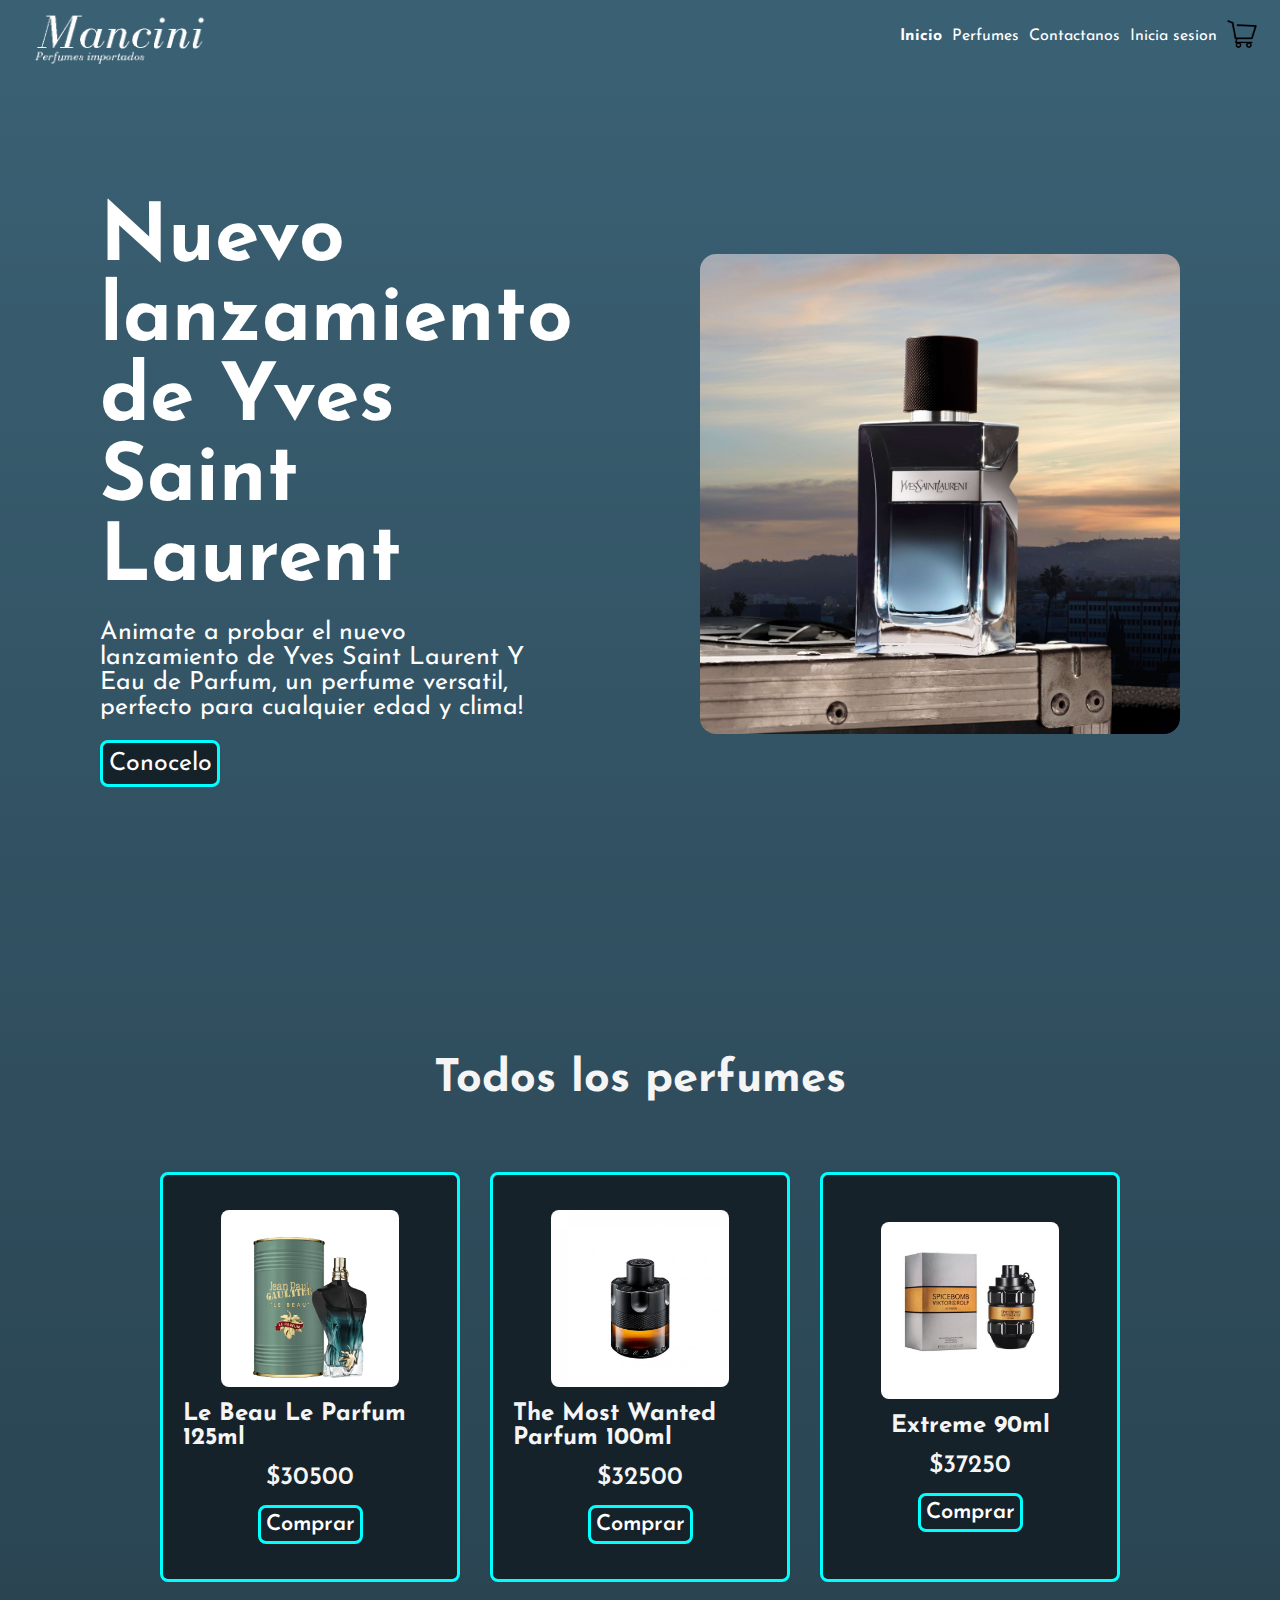
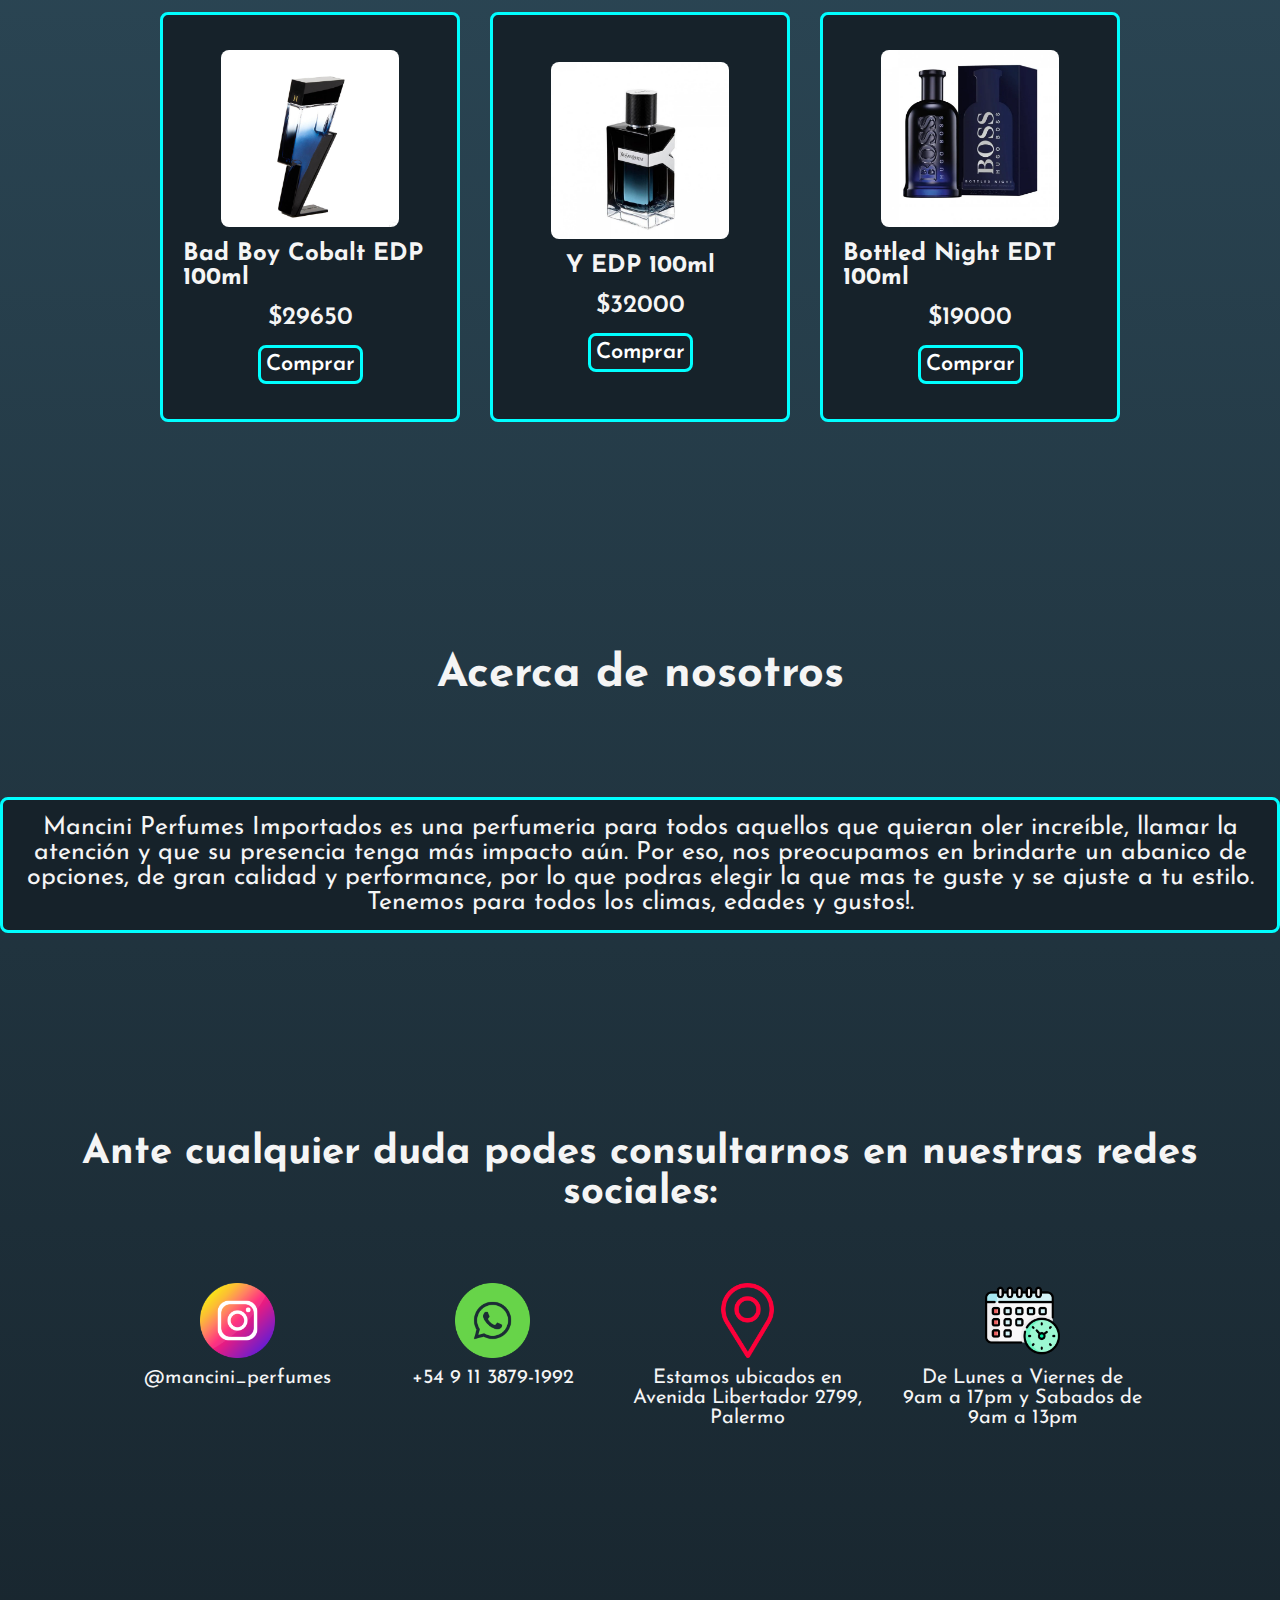
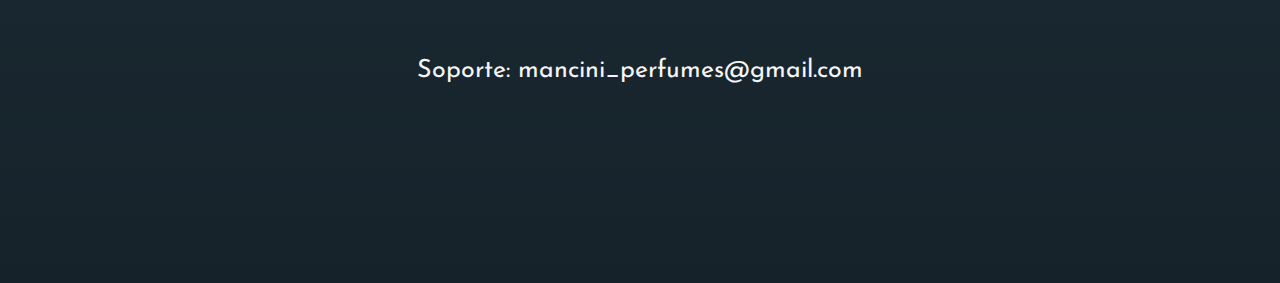
==== index.html @ fb327c09 "repoActualizado" ====
<!DOCTYPE html>
<html lang="en">
<head>
    <meta charset="UTF-8">
    <meta http-equiv="X-UA-Compatible" content="IE=edge">
    <meta name="viewport" content="width=device-width, initial-scale=1.0">
    <title>Mancini Perfumes Importados</title>
    <link rel="stylesheet" href="assets/style.css">
    <link rel="stylesheet" href="/assets/mediaquieries.css">
</head>
<body>
    <header> 
        <img src="/assets/img/logoint.png" alt="logoint" class="logo-h">

        <nav class="navbar">
            <label for="menu-toggle" class="menu-label">
                <img src="./assets/img/menuhamburguesa.png" alt="menu" class="menu-icon">
            </label>
            <input type="checkbox" id="menu-toggle">
            <ul class="navbar-list">
                <li><a href="./index.html">Inicio</a></li>
                <li><a href="#products">Perfumes</a></li>
                <li><a href="#contactanos-section">Contactanos</a></li>
                <li><a href="./inicio-de-sesion.html">Inicia sesion</a></li>
            </ul>

            <label for="cart-toggle" class="cart-label">
                <div class="cart-icon"><img src="./assets/img/carrito-removebg-preview.png" alt="carrito de compras"></div>
            </label>
            <input type="checkbox" id="cart-toggle">
            <div class="cart" id="cartBox">                
                <h2>Tus perfumes!</h2>
                <!-- productos -->
                <!-- <div class="cart-item">
                    <img src="./assets/img/perfumes/142495-b-le-beau-le-parfum-edp-125ml_1.jpg" alt="le beau">
                    <div class="item-info">
                        <h2 class="product-title">Le Beau Le Parfum</h2>
                        <h3 class="product-brand">Jean Paul Gaultier</h3>
                        <p class="price">$30.500</p>
                    </div>
                    <div class="quantity-handler">
                        <span class="quantity-minus">-</span>
                        <span class="quantity-total">1</span>
                        <span class="quantity-plus">+</span>
                    </div>
                </div>

                <div class="cart-item">
                    <img src="./assets/img/perfumes/131161-a-y-edp-100ml_1_1.jpg" alt="le beau">
                    <div class="item-info">
                        <h2 class="product-title">Y EDP</h2>
                        <h3 class="product-brand">Yves Saint Laurent</h3>
                        <p class="price">$32.000</p>
                    </div>
                    <div class="quantity-handler">
                        <span class="quantity-minus">-</span>
                        <span class="quantity-total">1</span>
                        <span class="quantity-plus">+</span>
                    </div>
                </div>

                <div class="cart-item">
                    <img src="./assets/img/perfumes/hugo-boss-boss-bottled-night-eau-de-toilette-200ml.jpg" alt="le beau">
                    <div class="item-info">
                        <h2 class="product-title">Bottled Night</h2>
                        <h3 class="product-brand">Hugo Boss</h3>
                        <p class="price">$19.000</p>
                    </div>
                    <div class="quantity-handler">
                        <span class="quantity-minus">-</span>
                        <span class="quantity-total">1</span>
                        <span class="quantity-plus">+</span>
                    </div>
                </div> -->
                <span class="end-cart-list"></span>
                <div class="total-cart">
                    <p>Total:$</p>
                    <span>0</span>
                </div>
                <button class="btn-buy">Comprar</button>
                <button class="cartDlt">Vaciar</button>
            </div>
        </nav>
    </header>
    <main>
        <section id="hero">
            <div class="hero-text">
                <h1>Nuevo lanzamiento de Yves Saint Laurent</h1>
                <p>Animate a probar el nuevo lanzamiento de Yves Saint Laurent Y Eau de Parfum, un perfume versatil, perfecto para cualquier edad y clima!</p>
                <a href="#y-edp">Conocelo</a>
            </div>
            <div class="hero-card"><img src="./assets/img/hero-y-edp.jpg" alt="Y edp hero" class="Y-hero"></div>
        </section>

        <section id="products">
            <div class="titles"><h2 class="title-product">Todos los perfumes</h2></div>
            <div class="perfumes">
                    <!-- <div class="le-beau">
                        <img src="./assets/img/perfumes/142495-b-le-beau-le-parfum-edp-125ml_1.jpg" alt="lebeau" class="le-beau-le-parfum">
                        <h2 class="lebeau-title">Jean Paul Gaultier Le Beau Le Parfum 125ml</h2>
                        <p class="lebeau-price">$30.500</p>
                        <a href="#" class="BuyBtn">Comprar</a>
                    </div>

                    <div class="azzaro">
                        <img src="./assets/img/perfumes/azzaro-the-most-wanted-parfum-50ml.jpg" alt="mw" class="azzaromw">
                        <h2 class="azzaromw-title">Azzaro The Most Wanted Parfum 100ml</h2>
                        <p class="azzaromw-price">$32.500</p>
                        <a href="#" class="BuyBtn">Comprar</a>
                    </div>

                    <div class="spicebomb">
                        <img src="./assets/img/perfumes/spicebombextreme.jpg" alt="" class="spicebombex">
                        <h2 class="spicebomb-title">Spicebomb Extreme 90ml</h2>
                        <p class="spicebomb-price">$37.250</p>
                        <a href="#" class="BuyBtn">Comprar</a>
                    </div>

                    <div class="ch">
                        <img src="./assets/img/perfumes/142868-a-bad-boy-cobalt-edp-150ml_2.jpg" alt="chbb" class="bad-boy">
                        <h2 class="bad-boy-title">CH Bad Boy Cobalt EDP 100ml</h2>
                        <p class="bad-boy-price">$29.650</p>
                        <a href="#" class="BuyBtn">Comprar</a>
                    </div>
                
                    <div id="y-edp">
                        <img src="./assets/img/perfumes/131161-a-y-edp-100ml_1_1.jpg" alt="ysledp" class="ysl-y">
                        <h2 class="ysl-y-title">Yves Saint Laurent Y EDP 100ml</h2>
                        <p class="ysl-y-price">$32.000</p>
                        <a href="#" class="BuyBtn">Comprar</a>
                    </div>

                    <div class="hugo-boss">
                        <img src="./assets/img/perfumes/hugo-boss-boss-bottled-night-eau-de-toilette-200ml.jpg" alt="" class="bottled">
                        <h2 class="bottled-title">Hugo Boss Bottled Night EDT 100ml</h2>
                        <p class="bottled-price">$19.000</p>
                        <a href="#" class="BuyBtn">Comprar</a>
                    </div> -->
            </div>
        </section>

        <section id="about-us">
            <h2 class="about-us-title">Acerca de nosotros</h2>
            <p class="about-us-text">Mancini Perfumes Importados es una perfumeria para todos aquellos que quieran oler increíble, llamar la atención y que su presencia tenga más impacto aún.
                Por eso, nos preocupamos en brindarte un abanico de opciones, de gran calidad y performance, por lo que podras elegir la que mas te guste y se ajuste a tu estilo.
                Tenemos para todos los climas, edades y gustos!.</p>
        </section>

        <section id="contactanos-section">
            <h2 class="contacto-title">Ante cualquier duda podes consultarnos en nuestras redes sociales:</h2>
            <div class="redes">    
                <div class="instagram">   
                    <img src="./assets/img/logos-redes/3955024.png" alt="logoig" class="logo-insta">
                    <p class="texto-insta">@mancini_perfumes</p>
                </div>
                <div class="whatsapp">
                    <img src="./assets/img/logos-redes/whatsapp.png" alt="logowpp" class="logo-whatsapp">
                    <p class="texto-whatsapp">+54 9 11 3879-1992</p>
                </div>
                <div class="localizacion">
                    <img src="./assets/img/logos-redes/1001022.png" alt="" class="location">
                    <p class="direccion">Estamos ubicados en Avenida Libertador 2799, Palermo</p>
                </div>
                <div class="horarios">
                    <img src="./assets/img/logos-redes/2802888.png" alt="" class="horaydia">
                    <p>De Lunes a Viernes de 9am a 17pm y Sabados de 9am a 13pm</p>
                </div>
            </div>
        </section>
        <footer><p>Soporte: mancini_perfumes@gmail.com</p></footer>
        <div class="product-confirm"></div>
    </main>
    <script src="./assets/data.js"></script>
    <script src="./index.js"></script>  
</body>
</html>
---- assets/style.css ----
@import url('https://fonts.googleapis.com/css2?family=Josefin+Sans:ital,wght@0,100;0,200;0,300;0,400;0,500;0,600;0,700;1,100;1,200;1,300;1,400;1,500;1,600;1,700&display=swap');

:root{
    --background-color-header: #3A6073;
    --background-color-main:#16222A;
}

*{
    margin: 0;
    padding: 0;
    box-sizing: border-box;
    text-decoration: none;
    list-style-type: none;
    font-family: 'Josefin Sans', sans-serif;
}

html {
    scroll-behavior: smooth;
    transition: transform 0.6s;
}

body::-webkit-scrollbar{
    display: none;
}

/* Header */

 header{
    margin-top: 0;
    width: 100%;
    display: flex;
    background:#3A6073;
    justify-content: space-between;
    align-items: center;
    max-height: 65px;
    padding: 0rem 0.5rem 0rem 1rem;
    position: sticky;
    top: 0;
    z-index: 1
}

.navbar,.navbar-list{
    display: flex;
    align-items: center;
    justify-content: center;
    flex-direction: row;
}

.navbar{
    gap: 10px;
}

.navbar-list{
    gap: 10px;
}

.navbar-list a{
    color: white;
    cursor: pointer;
}

.navbar-list li:first-child{
    font-weight: 900;
}

.logo-h{
    width: 200px;
    padding: 0.5rem;
    cursor: pointer;
}

#menu-toggle, .menu-label{
    display: none;
}

#cart-toggle{
    display: none;
}

#cart-toggle:checked + .cart{
    display: flex;
}

.cart-icon{
    width: 45px;
    padding-right:30px;
}

.cart-icon img{
    width: 30px;
    cursor: pointer;
  }

.cart{
    position: absolute;
    top: 65px;
    right: 0;
    padding: 50px 5px;
    background: -webkit-linear-gradient(to bottom, #3A6073, #16222A);
    background: linear-gradient(to bottom, #3A6073, #16222A);
    border: 3px solid aqua;
    border-top: 0px;
    border-radius: 0.5rem;
    display: flex;
    flex-direction: column;
    align-items: center;
    gap: 20px;
    z-index: 2;
    overflow-y: scroll;
    display: none;
    max-height: 500px;
    /* max-height: 700px; */
}

.cart::-webkit-scrollbar{
    display: none;
}

.cart h2{
    color: white;
    font-weight: 800;
}

.cart-item{
    color: white;
    display: flex;
    align-items: center;
    justify-content: space-between;
    gap: 10px;
    border: 3px solid aquamarine;
    border-radius: 0.5rem;
    padding: 5px;
    width: 320px;
}

.cart-item h2{
    font-size: 17px;
    font-weight: 900;
}

.cart-item h3{
    font-size: 15px;
    font-weight: 500;
}

.cart-item img{
    width: 75px;
}

.quantity-handler{
    display: flex;
    align-items: center;
    justify-content: center;
    gap: 15px;
}

.quantity-minus{
    font-size: 30px;
    border: 3px solid aquamarine;
    padding-left: 10px;
    padding-right: 10px;
    border-radius: 0.5rem;
}

.quantity-plus{
    font-size: 30px;
    border: 3px solid aquamarine;
    padding-left: 6px;
    padding-right: 6px;
    border-radius: 0.5rem;
}

.quantity-total{
    font-size: 20px;
}

.end-cart-list{
    width: 350px;
    height: 3px;
    background: aquamarine;
}

.total-cart{
    display: flex;
    align-items: left;
    color: white;
    font-size: 20px;
    font-weight: 600;
}

.btn-buy{
    background: #16222A;
    color: white;
    width: 150px;
    height: 35px;
    align-items: center;
    justify-content: center;
    font-size: 20px;
    font-weight: 700;
    border:3px solid aquamarine;
    border-radius: 0.5rem;
    cursor: pointer;
}

.cartDlt{
    background: #16222A;
    color: white;
    width: 150px;
    height: 35px;
    align-items: center;
    justify-content: center;
    font-size: 20px;
    font-weight: 700;
    border:3px solid aquamarine;
    border-radius: 0.5rem;
    cursor: pointer;
}

/* Main */

main{
    background: #16222A;
    background: -webkit-linear-gradient(to bottom, #3A6073, #16222A);
    background: linear-gradient(to bottom, #3A6073, #16222A);
    display: flex;
    flex-direction: column;
    color: whitesmoke;
    align-items: center;
    justify-content: center;
    width: 100%;
    gap: 200px;
}

/* Hero */

#hero{
    display: flex;
    margin-top: 65px;
    padding: 70px 0px;
    max-width: 1200px;
    justify-content:center;
    align-items:center;
    flex-wrap: wrap;
}

.hero-text{
    display: flex;
    flex-direction: column;
    gap: 20px;
    max-width: 50%;
}

.hero-text h1{
    font-size: 80px;
    width: 85%;
    min-width: 500px;
    font-weight: 800;
    color: white;
}

.hero-text p{
    font-size: 25px;
    width: 75%;
    color: white;

}

.hero-text a{
    color: white;
    font-size: 25px;
    background-color: #16222A;
    border: solid 3px aqua;
    width: 120px;
    padding: 8px 0px;
    border-radius: 0.5rem;
    text-align: center;
}

.hero-card{
    width: 40%;
    display: flex;
    justify-content: center;
}

.Y-hero{
    width: 100%;
    border-radius: 1rem;
}

.titles{
    display: flex;
    flex-direction: column;
    font-size: 30px;
}

#products{
    flex-direction: column;
    display: flex;
    align-items: center;
    gap: 40px;
    width: 100vw;
}

.perfumes{

    display: grid;
    justify-content: center;
    grid-template-columns: 400px 400px 400px;
    width: 80%;
    margin: 0 auto;

    padding: 30px;

    gap: 30px;
}

.le-beau{
    display: flex;
    flex-direction: column;
    align-items: center;
    justify-content: center;
    border: 3px solid aqua;
    border-radius: 0.5rem;
    width: 400px;
    height: 500px;
    padding: 20px;
    gap: 15px;
    background-color: #16222A;
    transition: transform 0.6s;
    cursor: pointer;
}

.le-beau:hover{
    transform: scale(1.1)
}

.le-beau p{
    font-size: 25px;
    font-weight: 600;
}

.le-beau a{
    border: 3px solid aqua;
    background-color: #16222A;
    color: white;
    padding: 5px;
    font-size: 22px;
    font-weight: 600;
    border-radius: 0.5rem;
}

.le-beau img{
    width: 70%;
    border-radius: 0.5rem;
}

.azzaro{
    display: flex;
    flex-direction: column;
    align-items: center;
    justify-content: center;
    border: 3px solid aqua;
    border-radius: 0.5rem;
    width: 400px;
    height: 500px;
    padding: 20px;
    gap: 15px;
    background-color: #16222A;
    transition: transform 0.6s;
    cursor: pointer;
}

.azzaro:hover{
    transform: scale(1.1)
}

.azzaro p{
    font-size: 25px;
    font-weight: 600;
}

.azzaro a{
    border: 3px solid aqua;
    background-color: #16222A;
    color: white;
    padding: 5px;
    font-size: 22px;
    font-weight: 600;
    border-radius: 0.5rem;
}

.azzaro img{
    width: 70%;
    border-radius: 0.5rem;
}

.spicebomb{
    display: flex;
    flex-direction: column;
    align-items: center;
    justify-content: center;
    border: 3px solid aqua;
    border-radius: 0.5rem;
    width: 400px;
    height: 500px;
    padding: 20px;
    gap: 15px;
    background-color: #16222A;
    transition: transform 0.6s;
    cursor: pointer;
}

.spicebomb:hover{
    transform: scale(1.1)
}

.spicebomb p{
    font-size: 25px;
    font-weight: 600;
}

.spicebomb a{
    border: 3px solid aqua;
    background-color: #16222A;
    color: white;
    padding: 5px;
    font-size: 22px;
    font-weight: 600;
    border-radius: 0.5rem;
}

.spicebomb img{
    width: 70%;
    border-radius: 0.5rem;
}

.ch{
    display: flex;
    flex-direction: column;
    align-items: center;
    justify-content: center;
    border: 3px solid aqua;
    border-radius: 0.5rem;
    width: 400px;
    height: 500px;
    padding: 20px;
    gap: 15px;
    background-color: #16222A;
    transition: transform 0.6s;
    cursor: pointer;
}

.ch:hover{
    transform: scale(1.1)
}

.ch p{
    font-size: 25px;
    font-weight: 600;
}

.ch a{
    border: 3px solid aqua;
    background-color: #16222A;
    color: white;
    padding: 5px;
    font-size: 22px;
    font-weight: 600;
    border-radius: 0.5rem;
}

.ch img{
    width: 75%;
    border-radius: 0.5rem;
}

#y-edp{
    display: flex;
    flex-direction: column;
    align-items: center;
    justify-content: center;
    border: 3px solid aqua;
    border-radius: 0.5rem;
    width: 400px;
    height: 500px;
    padding: 20px;
    gap: 15px;
    background-color: #16222A;
    transition: transform 0.6s;
    cursor: pointer;
}

#y-edp:hover{
    transform: scale(1.1)
}

#y-edp p{
    font-size: 25px;
    font-weight: 600;
}

#y-edp a{
    border: 3px solid aqua;
    background-color: #16222A;
    color: white;
    padding: 5px;
    font-size: 22px;
    font-weight: 600;
    border-radius: 0.5rem;
}

#y-edp img{
    width: 75%;
    border-radius: 0.5rem;
}

.hugo-boss{
    display: flex;
    flex-direction: column;
    align-items: center;
    justify-content: center;
    border: 3px solid aqua;
    border-radius: 0.5rem;
    width: 400px;
    height: 500px;
    padding: 20px;
    gap: 15px;
    background-color: #16222A;
    transition: transform 0.6s;
    cursor: pointer;
}

.hugo-boss:hover{
    transform: scale(1.1)
}

.hugo-boss p{
    font-size: 25px;
    font-weight: 600;
}

.hugo-boss a{
    border: 3px solid aqua;
    background-color: #16222A;
    color: white;
    padding: 5px;
    font-size: 22px;
    font-weight: 600;
    border-radius: 0.5rem;
}

.hugo-boss img{
    width: 75%;
    border-radius: 0.5rem;
}

#about-us{
    display: flex;
    flex-direction: column;
    justify-content: center;
    text-align: center;
    gap: 100px;
    max-width: 1400px;
}

#about-us h2{
    font-size: 45px;
}

.about-us-text{
    font-size: 25px;
    text-align: center;
    background-color: #16222A;
    padding: 15px;
    border: 3px solid aqua;
    border-radius: 0.5rem;
    max-width: 100%;
}

/* Inicio de parte de "inicia de sesion/registrate" */

#iniciosesion{
    display: flex;
    flex-direction: column;
    flex-wrap: wrap;
    width: 100vw;
    height: 100vh;
    background: #16222A;
    background: -webkit-linear-gradient(to bottom, #3A6073, #16222A);
    background: linear-gradient(to bottom, #3A6073, #16222A);
}

.logo-inicio-sesion{
    display: flex;
    justify-content: center;
    top: 0;
}

.formulario{
    position:absolute;
    top: 50%;
    left: 50%;
    transform: translate(-50%, -50%);
    width: 400px;
    height: 400px;
    background:#16222A;
    border: solid 3px aqua;
    border-radius: 0.5rem;
    color: white;
}

.formulario h1{
    text-align: center;
    padding: 20px 0px 20px 0px;
}

.formulario form{
    display: flex;
    flex-direction: column;
    align-items: center;
    justify-content: center;
    gap: 40px;
    font-size: 30px;
}

#email{
    justify-content: center;
    align-items: center;
    height: 25px;
    font-size: 20px;
}

#password{
    justify-content: center;
    align-items: center;
    height: 25px;
    font-size: 20px;
}

.registrarse{
    text-align: center;
}

.sign-in{
    height: 30px;
    width: 200px;
    font-size: 20px;
    font-weight: 700;
    background: #16222A;
    border: 3px solid aqua;
    border-radius: 0.5rem;
    padding: 5px 0px 25px 35px;
    color: white;
}

#registro{
    display: flex;
    flex-direction: column;
    flex-wrap: wrap;
    width: 100vw;
    height: 100vh;
    background: #16222A;
    background: -webkit-linear-gradient(to bottom, #3A6073, #16222A);
    background: linear-gradient(to bottom, #3A6073, #16222A);
}

.sign-up{
    height: 30px;
    width: 200px;
    font-size: 20px;
    font-weight: 700;
    background: #16222A;
    border: 3px solid aqua;
    border-radius: 0.5rem;
    padding: 5px 0px 25px 35px;
    color: white;
}

/* Inicio de codigo de parte "contactanos" */

#contactanos-section{
    flex-direction: column;
    display: flex;
    align-items: center;
    gap: 40px;
    width: 100vw;
}

.contacto-title{
    display: flex;
    text-align: center;
    font-size: 40px;
}


.redes{
    display: grid;
    justify-content: center;
    grid-template-columns: 240px 240px 300px 300px;
    width: 80%;
    margin: 0 auto;
    padding: 30px;
    gap: 15px;
}

.instagram{
    display: flex;
    flex-direction: column;
    align-items: center;
    width: 240px;
    gap: 10px;
}

.instagram img{
    width: 75px;
}

.instagram p{
    font-size: 20px;
}

.whatsapp{
    display: flex;
    flex-direction: column;
    align-items: center;
    width: 240px;
    gap: 10px;
}

.whatsapp img{
    width: 75px;
}

.whatsapp p{
    font-size: 20px;
}


.localizacion{
    display: flex;
    flex-direction: column;
    align-items: center;
    width: 300px;
    gap: 10px;
}

.localizacion img{
    width: 75px;
}

.localizacion p{
    text-align: center;
    font-size: 20px;
}

.horarios{
    display: flex;
    flex-direction: column;
    align-items: center;
    width: 300px;
    gap: 10px;
}

.horarios img{
    width: 75px;
}

.horarios p{
    text-align: center;
    font-size: 20px;
}

footer{
    display: flex;
    text-align: center;
}

footer p{
    font-size: 25px;
}
---- assets/mediaquieries.css ----
@media (max-width:1440px){
    *{
        margin: 0;
        padding: 0;
        box-sizing: border-box;
        text-decoration: none;
        list-style-type: none;
        font-family: 'Josefin Sans', sans-serif;
        flex-wrap: wrap;
    }

    .navbar,.navbar-list{
        display: flex;
        align-items: center;
        justify-content: space-between;
        flex-wrap: nowrap;
        gap: 10px;
    }


}

@media (max-width:1299px){
    *{
        margin: 0;
        padding: 0;
        box-sizing: border-box;
        text-decoration: none;
        list-style-type: none;
        font-family: 'Josefin Sans', sans-serif;
        flex-wrap: wrap;
    }

    .navbar,.navbar-list{
        display: flex;
        align-items: center;
        justify-content: space-between;
        flex-wrap: nowrap;
        gap: 10px;
    }

    .perfumes{
        display: grid;
        grid-template-columns: 300px 300px 300px;
    }

    .le-beau{
        display: flex;
        flex-direction: column;
        align-items: center;
        justify-content: center;
        border: 3px solid aqua;
        border-radius: 0.5rem;
        width: 300px;
        height: 410px;
        padding: 20px;
        gap: 15px;
        background-color: #16222A;
        transition: transform 0.6s;
        cursor: pointer;
    }

    .azzaro{
        display: flex;
        flex-direction: column;
        align-items: center;
        justify-content: center;
        border: 3px solid aqua;
        border-radius: 0.5rem;
        width: 300px;
        height: 410px;
        padding: 20px;
        gap: 15px;
        background-color: #16222A;
        transition: transform 0.6s;
        cursor: pointer;
    }

    .spicebomb{
        display: flex;
        flex-direction: column;
        align-items: center;
        justify-content: center;
        border: 3px solid aqua;
        border-radius: 0.5rem;
        width: 300px;
        height: 410px;
        padding: 20px;
        gap: 15px;
        background-color: #16222A;
        transition: transform 0.6s;
        cursor: pointer;
    }

    .ch{
        display: flex;
        flex-direction: column;
        align-items: center;
        justify-content: center;
        border: 3px solid aqua;
        border-radius: 0.5rem;
        width: 300px;
        height: 410px;
        padding: 20px;
        gap: 15px;
        background-color: #16222A;
        transition: transform 0.6s;
        cursor: pointer;
    }

    #y-edp{
        display: flex;
        flex-direction: column;
        align-items: center;
        justify-content: center;
        border: 3px solid aqua;
        border-radius: 0.5rem;
        width: 300px;
        height: 410px;
        padding: 20px;
        gap: 15px;
        background-color: #16222A;
        transition: transform 0.6s;
        cursor: pointer;
    }

    .hugo-boss{
        display: flex;
        flex-direction: column;
        align-items: center;
        justify-content: center;
        border: 3px solid aqua;
        border-radius: 0.5rem;
        width: 300px;
        height: 410px;
        padding: 20px;
        gap: 15px;
        background-color: #16222A;
        transition: transform 0.6s;
        cursor: pointer;
    }

    .redes{
        display: grid;
        grid-template-columns: 240px 240px 260px 260px;
    }

    .instagram{
        width: 240px;
    }

    .whatsapp{
        width: 240px;
    }

    .localizacion{
        width: 240px;
    }

    .horarios{
        width:240px;
    }
}

@media (max-width:1024px){
    *{
        margin: 0;
        padding: 0;
        box-sizing: border-box;
        text-decoration: none;
        list-style-type: none;
        font-family: 'Josefin Sans', sans-serif;
        flex-wrap: wrap;
    }

    .navbar,.navbar-list{
        display: flex;
        align-items: center;
        justify-content: space-between;
        flex-wrap: nowrap;
        gap: 10px;
    }

    .redes{
        display: grid;
        grid-template-columns: 220px 220px 240px 240px;
    }

    .instagram{
        width: 220px;
    }

    .whatsapp{
        width: 220px;
    }

    .localizacion{
        width: 220px;
    }

    .horarios{
        width:220px;
    }
}

@media (max-width:999px){
    *{
        margin: 0;
        padding: 0;
        box-sizing: border-box;
        text-decoration: none;
        list-style-type: none;
        font-family: 'Josefin Sans', sans-serif;
        flex-wrap: wrap;
    }

    .navbar,.navbar-list{
        display: flex;
        align-items: center;
        justify-content: space-between;
        flex-wrap: nowrap;
        gap: 10px;
    }

    .perfumes{
        display: grid;
        grid-template-columns: 250px 250px 250px;
    }

    .le-beau{
        display: flex;
        flex-direction: column;
        align-items: center;
        justify-content: center;
        border: 3px solid aqua;
        border-radius: 0.5rem;
        width: 250px;
        height: 380px;
        padding: 20px;
        gap: 15px;
        background-color: #16222A;
        transition: transform 0.6s;
        cursor: pointer;
    }

    .azzaro{
        display: flex;
        flex-direction: column;
        align-items: center;
        justify-content: center;
        border: 3px solid aqua;
        border-radius: 0.5rem;
        width: 250px;
        height: 380px;
        padding: 20px;
        gap: 15px;
        background-color: #16222A;
        transition: transform 0.6s;
        cursor: pointer;
    }

    .spicebomb{
        display: flex;
        flex-direction: column;
        align-items: center;
        justify-content: center;
        border: 3px solid aqua;
        border-radius: 0.5rem;
        width: 250px;
        height: 380px;
        padding: 20px;
        gap: 15px;
        background-color: #16222A;
        transition: transform 0.6s;
        cursor: pointer;
    }

    .ch{
        display: flex;
        flex-direction: column;
        align-items: center;
        justify-content: center;
        border: 3px solid aqua;
        border-radius: 0.5rem;
        width: 250px;
        height: 380px;
        padding: 20px;
        gap: 15px;
        background-color: #16222A;
        transition: transform 0.6s;
        cursor: pointer;
    }

    #y-edp{
        display: flex;
        flex-direction: column;
        align-items: center;
        justify-content: center;
        border: 3px solid aqua;
        border-radius: 0.5rem;
        width: 250px;
        height: 380px;
        padding: 20px;
        gap: 15px;
        background-color: #16222A;
        transition: transform 0.6s;
        cursor: pointer;
    }

    .hugo-boss{
        display: flex;
        flex-direction: column;
        align-items: center;
        justify-content: center;
        border: 3px solid aqua;
        border-radius: 0.5rem;
        width: 250px;
        height: 380px;
        padding: 20px;
        gap: 15px;
        background-color: #16222A;
        transition: transform 0.6s;
        cursor: pointer;
    }

    .redes{
        display: grid;
        grid-template-columns: 180px 180px 200px 200px;
    }

    .instagram{
        width: 180px;
    }

    .whatsapp{
        width: 180px;
    }

    .localizacion{
        width: 200px;
    }

    .horarios{
        width:200px;
    }
}

@media (max-width:860px){
    *{
        margin: 0;
        padding: 0;
        box-sizing: border-box;
        text-decoration: none;
        list-style-type: none;
        font-family: 'Josefin Sans', sans-serif;
        flex-wrap: wrap;
    }

    .navbar,.navbar-list{
        display: flex;
        align-items: center;
        justify-content: space-between;
        flex-wrap: nowrap;
        gap: 10px;
    }

    .perfumes{
        display: flex;
    }

    .le-beau{
        display: flex;
        flex-direction: column;
        align-items: center;
        justify-content: center;
        border: 3px solid aqua;
        border-radius: 0.5rem;
        width: 250px;
        height: 400px;
        padding: 20px;
        gap: 15px;
        background-color: #16222A;
        transition: transform 0.6s;
        cursor: pointer;
    }

    .azzaro{
        display: flex;
        flex-direction: column;
        align-items: center;
        justify-content: center;
        border: 3px solid aqua;
        border-radius: 0.5rem;
        width: 250px;
        height: 400px;
        padding: 20px;
        gap: 15px;
        background-color: #16222A;
        transition: transform 0.6s;
        cursor: pointer;
    }

    .spicebomb{
        display: flex;
        flex-direction: column;
        align-items: center;
        justify-content: center;
        border: 3px solid aqua;
        border-radius: 0.5rem;
        width: 250px;
        height: 400px;
        padding: 20px;
        gap: 15px;
        background-color: #16222A;
        transition: transform 0.6s;
        cursor: pointer;
    }

    .ch{
        display: flex;
        flex-direction: column;
        align-items: center;
        justify-content: center;
        border: 3px solid aqua;
        border-radius: 0.5rem;
        width: 250px;
        height: 400px;
        padding: 20px;
        gap: 15px;
        background-color: #16222A;
        transition: transform 0.6s;
        cursor: pointer;
    }

    #y-edp{
        display: flex;
        flex-direction: column;
        align-items: center;
        justify-content: center;
        border: 3px solid aqua;
        border-radius: 0.5rem;
        width: 250px;
        height: 400px;
        padding: 20px;
        gap: 15px;
        background-color: #16222A;
        transition: transform 0.6s;
        cursor: pointer;
    }

    .hugo-boss{
        display: flex;
        flex-direction: column;
        align-items: center;
        justify-content: center;
        border: 3px solid aqua;
        border-radius: 0.5rem;
       width: 250px;
        height: 400px;
        padding: 20px;
        gap: 15px;
        background-color: #16222A;
        transition: transform 0.6s;
        cursor: pointer;
    }

    .redes{
        display: grid;
        gap: 15px;
        grid-template-columns: 170px 160px 160px 160px;
    }

    .instagram{
        width: 160px;
    }

    .instagram p{
        font-size: large;
    }

    .whatsapp{
        width: 160px;
    }

    .whatsapp p{
        font-size: large;
    }

    .localizacion{
        width: 160px;
    }

    .localizacion p{
        font-size: large;
    }

    .horarios{
        width: 160px;
    }

    .horarios p{
        font-size: large;
    }
}

@media (max-width:737px){
    *{
        margin: 0;
        padding: 0;
        box-sizing: border-box;
        text-decoration: none;
        list-style-type: none;
        font-family: 'Josefin Sans', sans-serif;
        flex-wrap: wrap;
    }

    .navbar,.navbar-list{
        display: flex;
        align-items: center;
        justify-content: space-between;
        flex-wrap: nowrap;
        gap: 10px;
    }

    .hero-text h1{
        font-size: 40px;
        width: 35%;
        min-width: 400px;
        font-weight: 800;
        color: white;
    }

    .perfumes{
        display: grid;
        grid-template-columns: 250px 250px;
    }

    .le-beau{
        display: flex;
        flex-direction: column;
        align-items: center;
        justify-content: center;
        border: 3px solid aqua;
        border-radius: 0.5rem;
        width: 250px;
        height: 400px;
        padding: 20px;
        gap: 15px;
        background-color: #16222A;
        transition: transform 0.6s;
        cursor: pointer;
    }

    .azzaro{
        display: flex;
        flex-direction: column;
        align-items: center;
        justify-content: center;
        border: 3px solid aqua;
        border-radius: 0.5rem;
        width: 250px;
        height: 400px;
        padding: 20px;
        gap: 15px;
        background-color: #16222A;
        transition: transform 0.6s;
        cursor: pointer;
    }

    .spicebomb{
        display: flex;
        flex-direction: column;
        align-items: center;
        justify-content: center;
        border: 3px solid aqua;
        border-radius: 0.5rem;
        width: 250px;
        height: 400px;
        padding: 20px;
        gap: 15px;
        background-color: #16222A;
        transition: transform 0.6s;
        cursor: pointer;
    }

    .ch{
        display: flex;
        flex-direction: column;
        align-items: center;
        justify-content: center;
        border: 3px solid aqua;
        border-radius: 0.5rem;
        width: 250px;
        height: 400px;
        padding: 20px;
        gap: 15px;
        background-color: #16222A;
        transition: transform 0.6s;
        cursor: pointer;
    }

    #y-edp{
        display: flex;
        flex-direction: column;
        align-items: center;
        justify-content: center;
        border: 3px solid aqua;
        border-radius: 0.5rem;
        width: 250px;
        height: 400px;
        padding: 20px;
        gap: 15px;
        background-color: #16222A;
        transition: transform 0.6s;
        cursor: pointer;
    }

    .hugo-boss{
        display: flex;
        flex-direction: column;
        align-items: center;
        justify-content: center;
        border: 3px solid aqua;
        border-radius: 0.5rem;
       width: 250px;
        height: 400px;
        padding: 20px;
        gap: 15px;
        background-color: #16222A;
        transition: transform 0.6s;
        cursor: pointer;
    }

    .redes{
        display: grid;
        gap: 25px;
        grid-template-columns: 140px 140px;
    }

    .instagram{
        width: 140px;
    }

    .instagram p{
        font-size: medium;
    }

    .whatsapp{
        width: 140px;
    }

    .whatsapp p{
        font-size: medium;
    }

    .localizacion{
        width: 140px;
    }

    .localizacion p{
        font-size: medium;
    }

    .horarios{
        width: 140px;
    }

    .horarios p{
        font-size: medium;
    }
}

@media (max-width:581px){
    *{
        margin: 0;
        padding: 0;
        box-sizing: border-box;
        text-decoration: none;
        list-style-type: none;
        font-family: 'Josefin Sans', sans-serif;
        flex-wrap: wrap;
    }

    .navbar{
        flex-wrap: wrap;

    }

    .navbar-list{
        position: absolute;
        top: 65px;
        left: 5%;
        right: 5%;
        width: 90%;
        flex-direction: column;
        background: #16222A;
        background: -webkit-linear-gradient(to bottom, #3A6073, #16222A);
        background: linear-gradient(to bottom, #3A6073, #16222A);
        border: 3px solid aqua;
        border-bottom-left-radius: 0.5rem;
        border-bottom-right-radius: 0.5rem;
        text-align: center;
        border-top: 0px;
        gap: 15px;
        z-index: 2;
        padding: 45px 30px ;
        display: none;
    }

    .menu-label{
        display: flex;
        cursor: pointer;
        align-items: center;
        justify-content: flex-end;
        top: 0;
    }

    .menu-icon{
        margin: 0;
        width: 40px;
    }

    #menu-toggle:checked + .navbar-list{
        display: flex;
    }

    /* .open-menu{
        display: flex;
    } */
}

    @media (max-width:545px){
        *{
            margin: 0;
            padding: 0;
            box-sizing: border-box;
            text-decoration: none;
            list-style-type: none;
            font-family: 'Josefin Sans', sans-serif;
            flex-wrap: wrap;
        }

        .navbar{
            flex-wrap: wrap;

        }

        .navbar-list{
            position: absolute;
            top: 65px;
            left: 5%;
            right: 5%;
            width: 90%;
            flex-direction: column;
            background: #16222A;
            background: -webkit-linear-gradient(to bottom, #3A6073, #16222A);
            background: linear-gradient(to bottom, #3A6073, #16222A);
            border: 3px solid aqua;
            border-bottom-left-radius: 0.5rem;
            border-bottom-right-radius: 0.5rem;
            text-align: center;
            border-top: 0px;
            gap: 15px;
            z-index: 2;
            padding: 45px 30px ;
            display: none;
        }

        .menu-label{
            display: flex;
            cursor: pointer;
            align-items: center;
            justify-content: flex-end;
            top: 0;
        }

        .menu-icon{
            margin: 0;
            width: 40px;
        }

        #menu-toggle:checked + .navbar-list{
            display: flex;
        }

        .perfumes{
            display: grid;
            grid-template-columns: 220px 228px;
        }

        .le-beau{
            display: flex;
            flex-direction: column;
            align-items: center;
            justify-content: center;
            border: 3px solid aqua;
            border-radius: 0.5rem;
            width: 230px;
            height: 380px;
            padding: 20px;
            gap: 15px;
            background-color: #16222A;
            transition: transform 0.6s;
            cursor: pointer;
        }

        .azzaro{
            display: flex;
            flex-direction: column;
            align-items: center;
            justify-content: center;
            border: 3px solid aqua;
            border-radius: 0.5rem;
            width: 230px;
            height: 380px;
            padding: 20px;
            gap: 15px;
            background-color: #16222A;
            transition: transform 0.6s;
            cursor: pointer;
        }

        .spicebomb{
            display: flex;
            flex-direction: column;
            align-items: center;
            justify-content: center;
            border: 3px solid aqua;
            border-radius: 0.5rem;
            width: 230px;
            height: 380px;
            padding: 20px;
            gap: 15px;
            background-color: #16222A;
            transition: transform 0.6s;
            cursor: pointer;
        }

        .ch{
            display: flex;
            flex-direction: column;
            align-items: center;
            justify-content: center;
            border: 3px solid aqua;
            border-radius: 0.5rem;
            width: 230px;
            height: 380px;
            padding: 20px;
            gap: 15px;
            background-color: #16222A;
            transition: transform 0.6s;
            cursor: pointer;
        }

        #y-edp{
            display: flex;
            flex-direction: column;
            align-items: center;
            justify-content: center;
            border: 3px solid aqua;
            border-radius: 0.5rem;
            width: 230px;
            height: 380px;
            padding: 20px;
            gap: 15px;
            background-color: #16222A;
            transition: transform 0.6s;
            cursor: pointer;
        }

        .hugo-boss{
            display: flex;
            flex-direction: column;
            align-items: center;
            justify-content: center;
            border: 3px solid aqua;
            border-radius: 0.5rem;
           width: 250px;
            width: 230px;
            height: 380px;
            gap: 15px;
            background-color: #16222A;
            transition: transform 0.6s;
            cursor: pointer;
        }

    }

    @media (max-width:499px){
        *{
            margin: 0;
            padding: 0;
            box-sizing: border-box;
            text-decoration: none;
            list-style-type: none;
            font-family: 'Josefin Sans', sans-serif;
            flex-wrap: wrap;
        }

        .navbar{
            flex-wrap: wrap;

        }

        .navbar-list{
            position: absolute;
            top: 65px;
            left: 5%;
            right: 5%;
            width: 90%;
            flex-direction: column;
            background: #16222A;
            background: -webkit-linear-gradient(to bottom, #3A6073, #16222A);
            background: linear-gradient(to bottom, #3A6073, #16222A);
            border: 3px solid aqua;
            border-bottom-left-radius: 0.5rem;
            border-bottom-right-radius: 0.5rem;
            text-align: center;
            border-top: 0px;
            gap: 15px;
            z-index: 2;
            padding: 45px 30px ;
            display: none;
        }

        .menu-label{
            display: flex;
            cursor: pointer;
            align-items: center;
            justify-content: flex-end;
            top: 0px;
        }

        .menu-icon{
            margin: 0;
            width: 40px;
        }

        #menu-toggle:checked + .navbar-list{
            display: flex;
        }

        .perfumes{
            display: grid;
            grid-template-columns: 200px 200px;
        }

        .le-beau{
            display: flex;
            flex-direction: column;
            align-items: center;
            justify-content: center;
            border: 3px solid aqua;
            border-radius: 0.5rem;
            width: 200px;
            height: 350px;
            padding: 20px;
            gap: 15px;
            background-color: #16222A;
            transition: transform 0.6s;
            cursor: pointer;
        }

        .le-beau h2, .le-beau a, .le-beau p{
            font-size:21px;
        }

        .azzaro{
            display: flex;
            flex-direction: column;
            align-items: center;
            justify-content: center;
            border: 3px solid aqua;
            border-radius: 0.5rem;
            width: 200px;
            height: 350px;
            padding: 20px;
            gap: 15px;
            background-color: #16222A;
            transition: transform 0.6s;
            cursor: pointer;
        }

        .azzaro h2, .azzaro a, .azzaro p{
            font-size: 21px;
        }

        .spicebomb{
            display: flex;
            flex-direction: column;
            align-items: center;
            justify-content: center;
            border: 3px solid aqua;
            border-radius: 0.5rem;
            width: 200px;
            height: 350px;
            padding: 20px;
            gap: 15px;
            background-color: #16222A;
            transition: transform 0.6s;
            cursor: pointer;
        }

        .spicebomb h2, .spicebomb a, .spicebomb p{
            font-size: 21px;
        }

        .ch{
            display: flex;
            flex-direction: column;
            align-items: center;
            justify-content: center;
            border: 3px solid aqua;
            border-radius: 0.5rem;
            width: 200px;
            height: 350px;
            padding: 20px;
            gap: 15px;
            background-color: #16222A;
            transition: transform 0.6s;
            cursor: pointer;
        }

        .ch h2, .ch a, .ch p{
            font-size: 21px;
        }

        #y-edp{
            display: flex;
            flex-direction: column;
            align-items: center;
            justify-content: center;
            border: 3px solid aqua;
            border-radius: 0.5rem;
            width: 200px;
            height: 350px;
            padding: 20px;
            gap: 15px;
            background-color: #16222A;
            transition: transform 0.6s;
            cursor: pointer;
        }

        #y-edp h2, #y-edp a, #y-edp p{
            font-size: 21px;
        }

        .hugo-boss{
            display: flex;
            flex-direction: column;
            align-items: center;
            justify-content: center;
            border: 3px solid aqua;
            border-radius: 0.5rem;
            width: 200px;
            height: 350px;
            gap: 15px;
            background-color: #16222A;
            transition: transform 0.6s;
            cursor: pointer;
        }

        .hugo-boss h2, .hugo-boss a, .hugo-boss p{
            font-size: 21px;
        }
    }

    @media (max-width:450px){
        *{
            margin: 0;
            padding: 0;
            box-sizing: border-box;
            text-decoration: none;
            list-style-type: none;
            font-family: 'Josefin Sans', sans-serif;
            flex-wrap: wrap;
        }

        .navbar{
            flex-wrap: wrap;

        }

        .navbar-list{
            position: absolute;
            top: 65px;
            left: 5%;
            right: 5%;
            width: 90%;
            flex-direction: column;
            background: #16222A;
            background: -webkit-linear-gradient(to bottom, #3A6073, #16222A);
            background: linear-gradient(to bottom, #3A6073, #16222A);
            border: 3px solid aqua;
            border-bottom-left-radius: 0.5rem;
            border-bottom-right-radius: 0.5rem;
            text-align: center;
            border-top: 0px;
            gap: 15px;
            z-index: 2;
            padding: 45px 30px ;
            display: none;
        }

        .menu-label{
            display: flex;
            cursor: pointer;
            align-items: center;
            justify-content: flex-end;
            top: 0px;
        }

        .menu-icon{
            margin: 0;
            width: 40px;
        }

        #menu-toggle:checked + .navbar-list{
            display: flex;
        }

        .perfumes{
            display: grid;
            grid-template-columns: 200px 200px;
            gap: 10px;
        }

    }

    @media (max-width:425px){
        *{
            margin: 0;
            padding: 0;
            box-sizing: border-box;
            text-decoration: none;
            list-style-type: none;
            font-family: 'Josefin Sans', sans-serif;
            flex-wrap: wrap;
        }

        .navbar{
            flex-wrap: wrap;

        }

        .navbar-list{
            position: absolute;
            top: 65px;
            left: 5%;
            right: 5%;
            width: 90%;
            flex-direction: column;
            background: #16222A;
            background: -webkit-linear-gradient(to bottom, #3A6073, #16222A);
            background: linear-gradient(to bottom, #3A6073, #16222A);
            border: 3px solid aqua;
            border-bottom-left-radius: 0.5rem;
            border-bottom-right-radius: 0.5rem;
            text-align: center;
            border-top: 0px;
            gap: 15px;
            z-index: 2;
            padding: 45px 30px ;
            display: none;
        }

        .menu-label{
            display: flex;
            cursor: pointer;
            align-items: center;
            justify-content: flex-end;
            top: 0;
        }

        .menu-icon{
            margin: 0;
            width: 40px;
        }

        #menu-toggle:checked + .navbar-list{
            display: flex;
        }

        #hero{
            display: flex;
            flex-direction: column;
            padding:10px;
        }

        .hero-text{
            gap: 40px;
            align-items: center;
            justify-content: center;
            display: flex;
        }

        .hero-text p{
            display: none;
        }

        .hero-text h1{
            font-size: 40px;
            width: 100%;
            min-width: 100px;
            font-weight: 800;
            color: white;
            padding: 0%;
            text-align: center;
        }

        #hero img{
            display: none;
        }

        .titles{
            font-size: 28px;
            text-align: center;
        }

        .perfumes{
            display: grid;
            grid-template-columns: 180px 180px;
            gap: 10px;

        }

        .le-beau{
            display: flex;
            flex-direction: column;
            align-items: center;
            justify-content: center;
            border: 3px solid aqua;
            border-radius: 0.5rem;
            width: 180px;
            height: 355px;
            padding: 20px;
            gap: 15px;
            background-color: #16222A;
            transition: transform 0.6s;
            cursor: pointer;
        }

        .le-beau img{
            width:130px;
        }

        .le-beau h2, .le-beau a, .le-beau p{
            font-size:19px;
        }

        .azzaro{
            display: flex;
            flex-direction: column;
            align-items: center;
            justify-content: center;
            border: 3px solid aqua;
            border-radius: 0.5rem;
            width: 180px;
            height: 355px;
            padding: 20px;
            gap: 15px;
            background-color: #16222A;
            transition: transform 0.6s;
            cursor: pointer;
        }

        .azzaro img{
            width: 130px;
        }

        .azzaro h2, .azzaro a, .azzaro p{
            font-size: 19px;
        }

        .spicebomb{
            display: flex;
            flex-direction: column;
            align-items: center;
            justify-content: center;
            border: 3px solid aqua;
            border-radius: 0.5rem;
            width: 180px;
            height: 355px;
            padding: 20px;
            gap: 15px;
            background-color: #16222A;
            transition: transform 0.6s;
            cursor: pointer;
        }

        .spicebomb img{
            width: 130px;
        }

        .spicebomb h2, .spicebomb a, .spicebomb p{
            font-size: 19px;
        }

        .ch{
            display: flex;
            flex-direction: column;
            align-items: center;
            justify-content: center;
            border: 3px solid aqua;
            border-radius: 0.5rem;
            width: 180px;
            height: 355px;
            padding: 20px;
            gap: 15px;
            background-color: #16222A;
            transition: transform 0.6s;
            cursor: pointer;
        }

        .ch img{
            width: 130px;
        }

        .ch h2, .ch a, .ch p{
            font-size: 19px;
        }

        #y-edp{
            display: flex;
            flex-direction: column;
            align-items: center;
            justify-content: center;
            border: 3px solid aqua;
            border-radius: 0.5rem;
            width: 180px;
            height: 355px;
            padding: 20px;
            gap: 15px;
            background-color: #16222A;
            transition: transform 0.6s;
            cursor: pointer;
        }

        #y-edp h2, #y-edp a, #y-edp p{
            font-size: 19px;
        }

        #y-edp img{
            width: 130px;
        }

        .hugo-boss{
            display: flex;
            flex-direction: column;
            align-items: center;
            justify-content: center;
            border: 3px solid aqua;
            border-radius: 0.5rem;
            width: 180px;
            height: 355px;
            gap: 15px;
            background-color: #16222A;
            transition: transform 0.6s;
            cursor: pointer;
        }

        .hugo-boss img{
            width: 130px;
        }

        .hugo-boss h2, .hugo-boss a, .hugo-boss p{
            font-size: 19px;
        }

        .contacto-title{
            font-size: 30px;
            text-align: center
        }

        .redes{
            display: grid;
            gap: 25px;
            grid-template-columns: 140px 140px;

        }

        .instagram{
            width: 140px;
        }

        .instagram p{
            font-size: medium;
        }

        .whatsapp{
            width: 140px;
        }

        .whatsapp p{
            font-size: medium;
        }

        .localizacion{
            width: 140px;
        }

        .localizacion p{
            font-size: medium;
        }

        .horarios{
            width: 140px;
        }

        .horarios p{
            font-size: medium;
        }

        .formulario{
            position:absolute;
            top: 50%;
            left: 50%;
            transform: translate(-50%, -50%);
            width: 80%;
            height: 60%;
            background:#16222A;
            border: solid 3px aqua;
            border-radius: 0.5rem;
            color: white;
        }

    }

    @media (max-width:385px){
        *{
            margin: 0;
            padding: 0;
            box-sizing: border-box;
            text-decoration: none;
            list-style-type: none;
            font-family: 'Josefin Sans', sans-serif;
            flex-wrap: wrap;
        }

        .navbar{
            flex-wrap: wrap;

        }

        .navbar-list{
            position: absolute;
            top: 65px;
            left: 5%;
            right: 5%;
            width: 90%;
            flex-direction: column;
            background: #16222A;
            background: -webkit-linear-gradient(to bottom, #3A6073, #16222A);
            background: linear-gradient(to bottom, #3A6073, #16222A);
            border: 3px solid aqua;
            border-bottom-left-radius: 0.5rem;
            border-bottom-right-radius: 0.5rem;
            text-align: center;
            border-top: 0px;
            gap: 15px;
            z-index: 2;
            padding: 45px 30px ;
            display: none;
        }

        .menu-label{
            display: flex;
            cursor: pointer;
            align-items: center;
            justify-content: flex-end;
            top: 0;
        }

        .menu-icon{
            margin: 0;
            width: 40px;
        }

        #menu-toggle:checked + .navbar-list{
            display: flex;
        }

        .title-product{
            font-size: 35px;
        }

         .cart{
            position: absolute;
            top: 65px;
            right: 0;
            padding: 50px 0px;
            background: -webkit-linear-gradient(to bottom, #3A6073, #16222A);
            background: linear-gradient(to bottom, #3A6073, #16222A);
            border: 3px solid aqua;
            border-top: 0px;
            border-radius: 0.5rem;
            display: flex;
            flex-direction: column;
            align-items: center;
            gap: 20px;
            z-index: 2;
            overflow-y: scroll;
            display: none;
            /* max-height: 700px; */
            width: 300px;
        } 

        .cart-item{
            color: white;
            display: flex;
            align-items: center;
            justify-content: space-between;
            gap: 10px;
            border: 3px solid aquamarine;
            border-radius: 0.5rem;
            padding: 5px;
            width: 260px;
        }

        .cart-item img{
            width: 55px;
        }

        .perfumes{
            display: grid;
            grid-template-columns: 243px;
            gap: 15px;

        }

        .le-beau{
            display: flex;
            flex-direction: column;
            align-items: center;
            justify-content: center;
            border: 3px solid aqua;
            border-radius: 0.5rem;
            width: 250px;
            height: 400px;
            padding: 20px;
            gap: 15px;
            background-color: #16222A;
            transition: transform 0.6s;
            cursor: pointer;
        }

        .le-beau img{
            width: 205px;
        }

        .azzaro{
            display: flex;
            flex-direction: column;
            align-items: center;
            justify-content: center;
            border: 3px solid aqua;
            border-radius: 0.5rem;
            width: 250px;
            height: 400px;
            padding: 20px;
            gap: 15px;
            background-color: #16222A;
            transition: transform 0.6s;
            cursor: pointer;
        }

        .azzaro img{
            width: 205px;
        }

        .spicebomb{
            display: flex;
            flex-direction: column;
            align-items: center;
            justify-content: center;
            border: 3px solid aqua;
            border-radius: 0.5rem;
            width: 250px;
            height: 400px;
            padding: 20px;
            gap: 15px;
            background-color: #16222A;
            transition: transform 0.6s;
            cursor: pointer;
        }

        .spicebomb img{
            width: 205px;
        }

        .ch{
            display: flex;
            flex-direction: column;
            align-items: center;
            justify-content: center;
            border: 3px solid aqua;
            border-radius: 0.5rem;
            width: 250px;
            height: 400px;
            padding: 20px;
            gap: 15px;
            background-color: #16222A;
            transition: transform 0.6s;
            cursor: pointer;
        }

        .ch img{
            width: 205px;
        }

        #y-edp{
            display: flex;
            flex-direction: column;
            align-items: center;
            justify-content: center;
            border: 3px solid aqua;
            border-radius: 0.5rem;
            width: 250px;
            height: 400px;
            padding: 20px;
            gap: 15px;
            background-color: #16222A;
            transition: transform 0.6s;
            cursor: pointer;
        }

        #y-edp img{
            width: 205px;
        }

        .hugo-boss{
            display: flex;
            flex-direction: column;
            align-items: center;
            justify-content: center;
            border: 3px solid aqua;
            border-radius: 0.5rem;
            width: 250px;
            height: 400px;
            padding: 20px;
            gap: 15px;
            background-color: #16222A;
            transition: transform 0.6s;
            cursor: pointer;
        }

        .hugo-boss img{
            width: 205px;
        }

    }

    @media (max-width:345px){

        *{
            margin: 0;
            padding: 0;
            box-sizing: border-box;
            text-decoration: none;
            list-style-type: none;
            font-family: 'Josefin Sans', sans-serif;
            flex-wrap: wrap;
        }

        .navbar{
            flex-wrap: wrap;

        }

        .navbar-list{
            position: absolute;
            top: 65px;
            left: 5%;
            right: 5%;
            width: 90%;
            flex-direction: column;
            background: #16222A;
            background: -webkit-linear-gradient(to bottom, #3A6073, #16222A);
            background: linear-gradient(to bottom, #3A6073, #16222A);
            border: 3px solid aqua;
            border-bottom-left-radius: 0.5rem;
            border-bottom-right-radius: 0.5rem;
            text-align: center;
            border-top: 0px;
            gap: 15px;
            z-index: 2;
            padding: 45px 30px ;
            display: none;
        }

        .menu-label{
            display: flex;
            cursor: pointer;
            align-items: center;
            justify-content: flex-end;
            top: 0;
        }

        .menu-icon{
            margin: 0;
            width: 25px;
        }

        .cart-icon{
            width: 25px;
        }

        #menu-toggle:checked + .navbar-list{
            display: flex;
        }

        .hero-text h1{
            min-height: 50px;
            text-align: left;
            font-size: 35px;
        }

        .hero-text{
            display: flex;
        }

        #products{
            width: 300px;
        }

        .title-product{
            font-size: 25px;
        }

        .perfumes{
            display: grid;
            grid-template-columns: 243px;
            gap: 15px;

        }

        .le-beau{
            display: flex;
            flex-direction: column;
            align-items: center;
            justify-content: center;
            border: 3px solid aqua;
            border-radius: 0.5rem;
            width: 220px;
            height: 400px;
            padding: 20px;
            gap: 15px;
            background-color: #16222A;
            transition: transform 0.6s;
            cursor: pointer;
        }

        .le-beau img{
            width: 165px;
        }

        .azzaro{
            display: flex;
            flex-direction: column;
            align-items: center;
            justify-content: center;
            border: 3px solid aqua;
            border-radius: 0.5rem;
            width: 220px;
            height: 400px;
            padding: 20px;
            gap: 15px;
            background-color: #16222A;
            transition: transform 0.6s;
            cursor: pointer;
        }

        .azzaro img{
            width: 165px;
        }

        .spicebomb{
            display: flex;
            flex-direction: column;
            align-items: center;
            justify-content: center;
            border: 3px solid aqua;
            border-radius: 0.5rem;
            width: 220px;
            height: 400px;
            padding: 20px;
            gap: 15px;
            background-color: #16222A;
            transition: transform 0.6s;
            cursor: pointer;
        }

        .spicebomb img{
            width: 165px;
        }

        .ch{
            display: flex;
            flex-direction: column;
            align-items: center;
            justify-content: center;
            border: 3px solid aqua;
            border-radius: 0.5rem;
            width: 220px;
            height: 400px;
            padding: 20px;
            gap: 15px;
            background-color: #16222A;
            transition: transform 0.6s;
            cursor: pointer;
        }

        .ch img{
            width: 165px;
        }

        #y-edp{
            display: flex;
            flex-direction: column;
            align-items: center;
            justify-content: center;
            border: 3px solid aqua;
            border-radius: 0.5rem;
            width: 220px;
            height: 400px;
            padding: 20px;
            gap: 15px;
            background-color: #16222A;
            transition: transform 0.6s;
            cursor: pointer;
        }

        #y-edp img{
            width: 165px;
        }

        .hugo-boss{
            display: flex;
            flex-direction: column;
            align-items: center;
            justify-content: center;
            border: 3px solid aqua;
            border-radius: 0.5rem;
            width: 220px;
            height: 400px;
            padding: 20px;
            gap: 15px;
            background-color: #16222A;
            transition: transform 0.6s;
            cursor: pointer;
        }

        .hugo-boss img{
            width: 165px;
        }

        #about-us{
            width: 250px
        }

        .about-us-text{
            font-size: medium;
            display: flex;            
        }

        footer p{
            font-size: 20px;
        }
    }


    @media (max-width:320px){
        *{
            margin: 0;
            padding: 0;
            box-sizing: border-box;
            text-decoration: none;
            list-style-type: none;
            font-family: 'Josefin Sans', sans-serif;
            flex-wrap: wrap;
            width: 100%;
        }

        .logo-h{
            width: 150px;
        }

        .menu-icon{
            width: 20px;
            margin: 0;
        }

        .cart-icon{
            width: 20px;
            margin: 0;
        }

        .perfumes{
            display:grid;
        }

        .hero-text h1{
            min-height: 50px;
            text-align: left;
        }

        .hero-text{
            display: flex;
            padding-right: 220px;
        }

        footer p{
            font-size: 17px;
        }

        .contacto-title{
            font-size: 17px;
        }

        .redes{
            display: grid;
            gap: 25px;
            grid-template-columns: 120px;

        }

        .instagram{
            width: 120px;
        }

        .instagram p{
            font-size: medium;
        }

        .whatsapp{
            width: 120px;
        }

        .whatsapp p{
            font-size: medium;
        }

        .localizacion{
            width: 120px;
        }

        .localizacion p{
            font-size: medium;
        }

        .horarios{
            width: 120px;
        }

        .horarios p{
            font-size: medium;
        }
    }
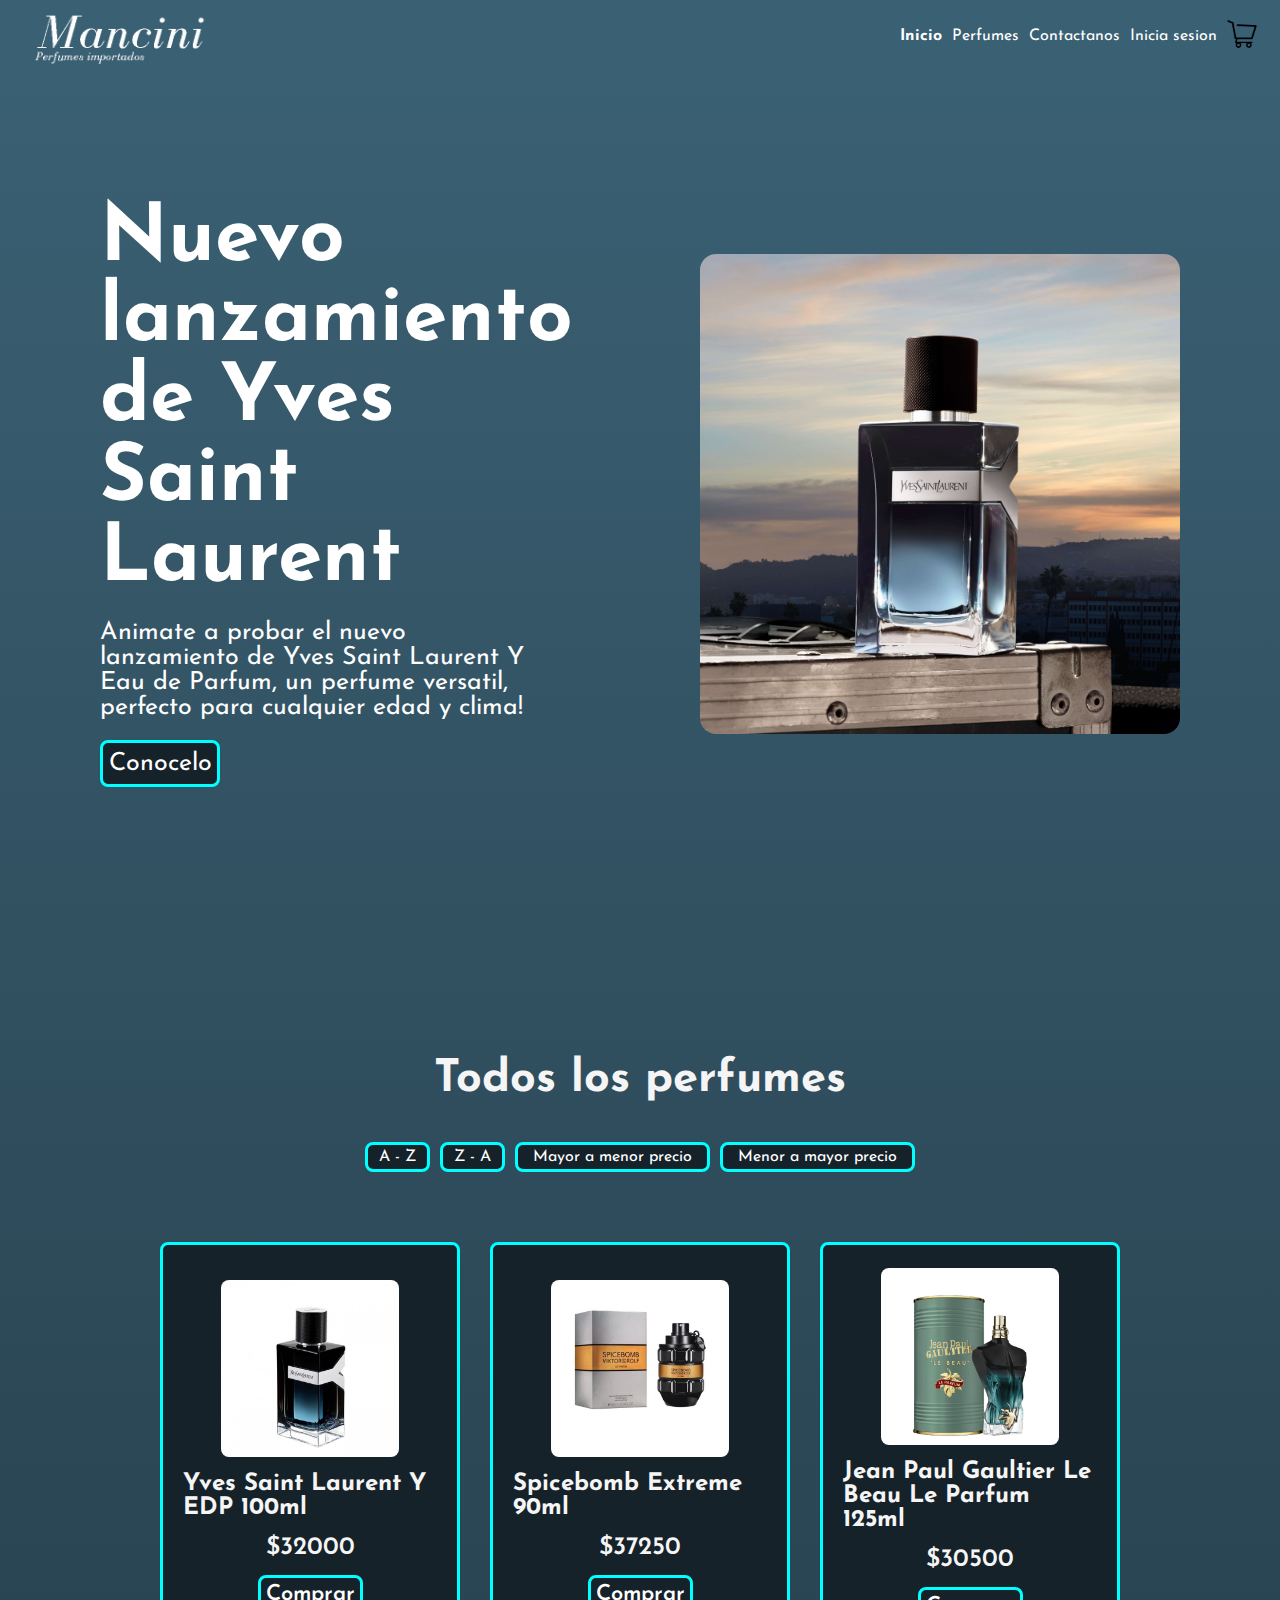
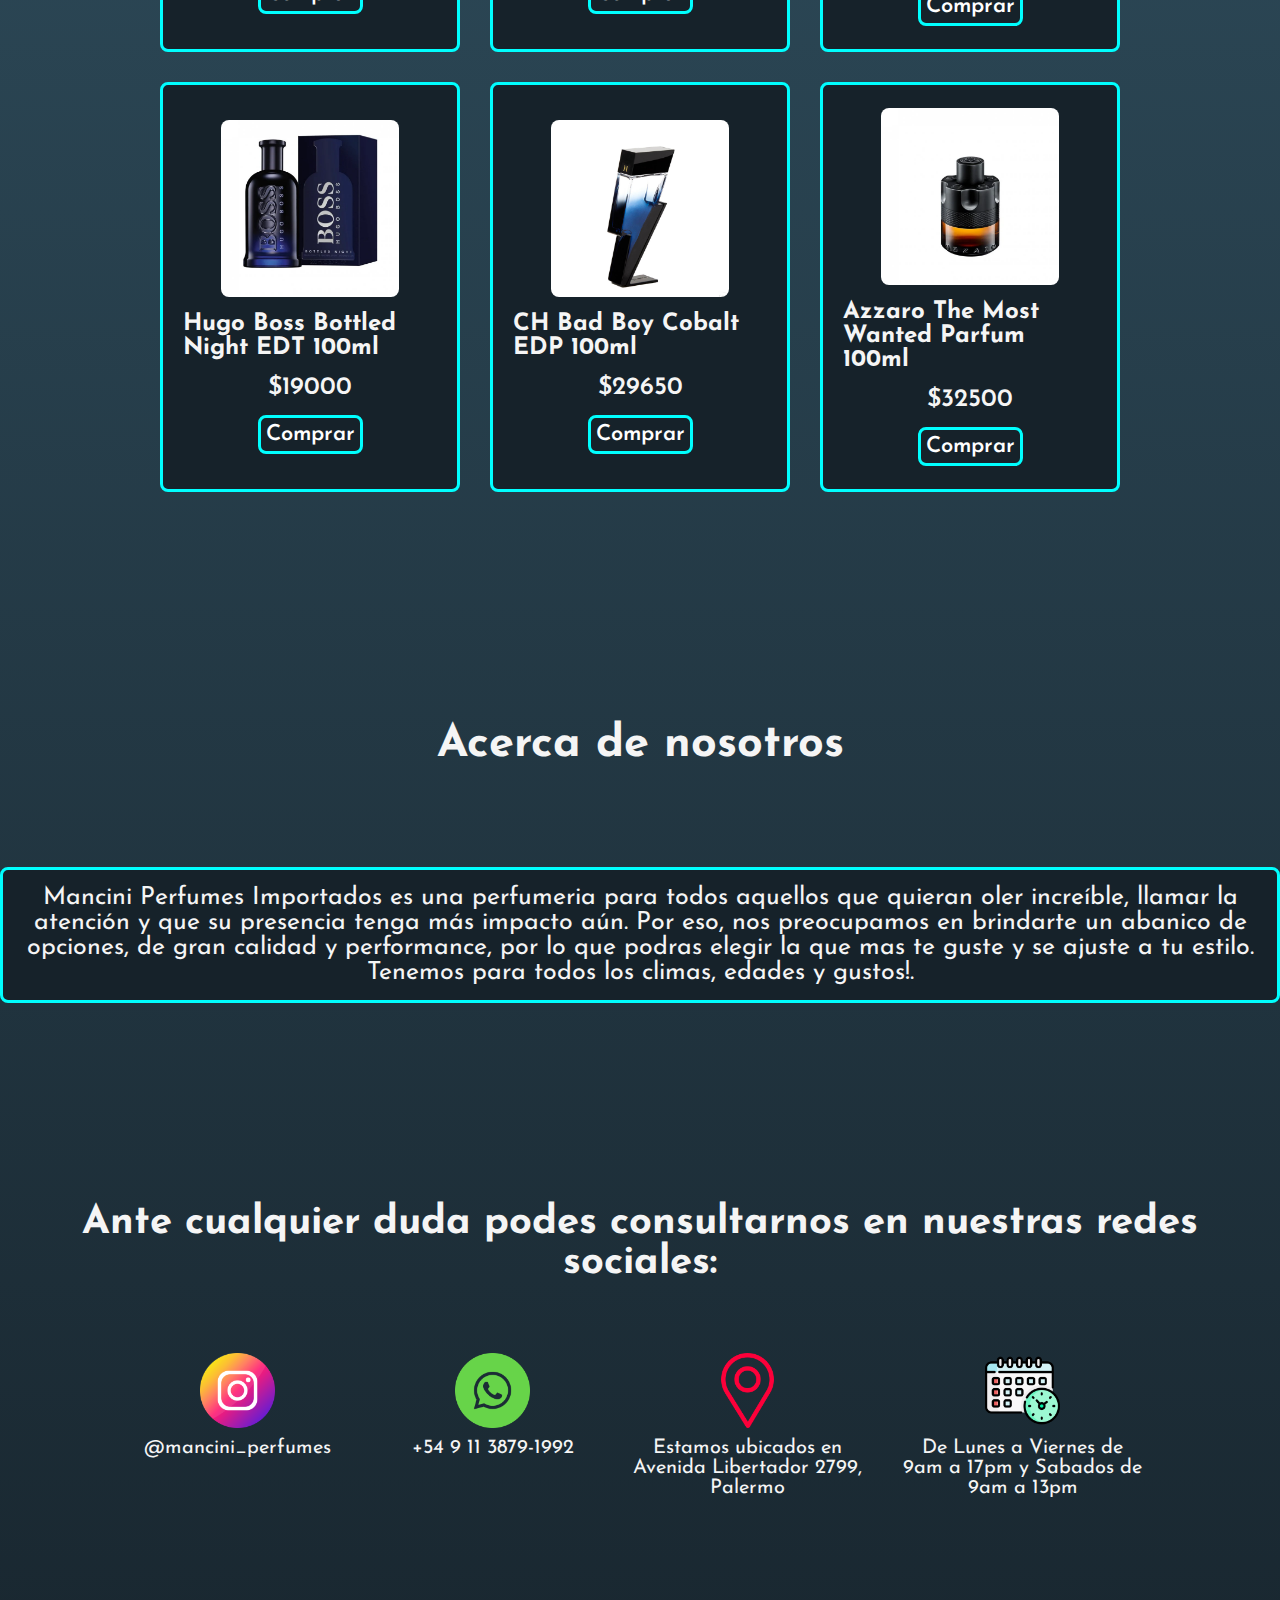
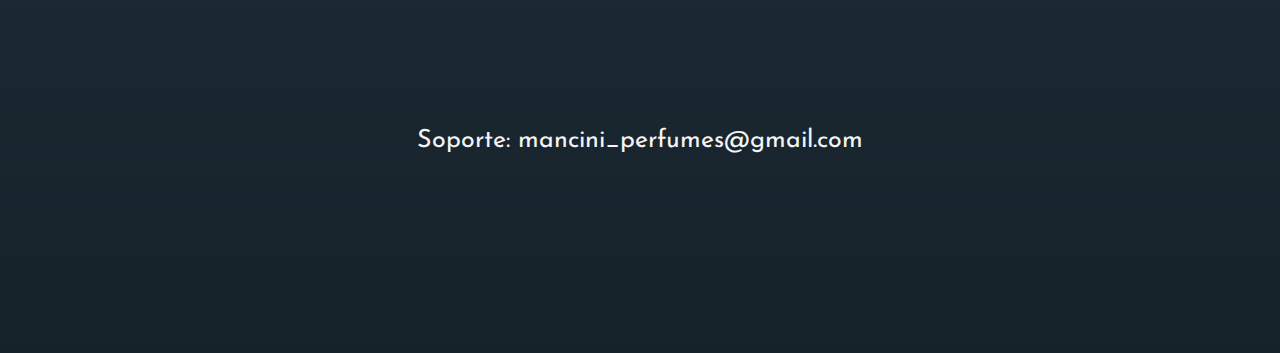
==== commit f39b0b72: "EndedProject" ====
--- a/index.html
+++ b/index.html
@@ -94,6 +94,12 @@
 
         <section id="products">
             <div class="titles"><h2 class="title-product">Todos los perfumes</h2></div>
+            <div class="sortBy">
+                <button id="filterA">A - Z</button>
+                <button id="filterZ">Z - A</button>
+                <button id="filterP">Mayor a menor precio</button>
+                <button id="filterPMinus">Menor a mayor precio</button>
+            </div>
             <div class="perfumes">
                     <!-- <div class="le-beau">
                         <img src="./assets/img/perfumes/142495-b-le-beau-le-parfum-edp-125ml_1.jpg" alt="lebeau" class="le-beau-le-parfum">
--- a/assets/style.css
+++ b/assets/style.css
@@ -131,6 +131,7 @@
     border-radius: 0.5rem;
     padding: 5px;
     width: 320px;
+    
 }
 
 .cart-item h2{
@@ -141,6 +142,7 @@
 .cart-item h3{
     font-size: 15px;
     font-weight: 500;
+    
 }
 
 .cart-item img{
@@ -299,6 +301,69 @@
     align-items: center;
     gap: 40px;
     width: 100vw;
+}
+
+.sortBy{
+    display: flex;
+    gap: 10px;
+}
+
+#filterA{
+    text-align: center;
+    padding: 2px;
+    width: 65px;
+    padding: 4px;
+    padding-bottom: 5px;
+    height: 30px;
+    border: 3px solid aqua;
+    border-radius: 0.5rem;
+    background: #16222A;
+    color: white;
+    cursor: pointer;
+    font-size: 16px;
+}
+
+#filterZ{
+    text-align: center;
+    padding: 2px;
+    width: 65px;
+    padding: 4px;
+    padding-bottom: 5px;
+    height: 30px;
+    border: 3px solid aqua;
+    border-radius: 0.5rem;
+    background: #16222A;
+    color: white;
+    cursor: pointer;
+    font-size: 16px;
+}
+
+#filterP{
+    text-align: center;
+    padding:4px;
+    padding-bottom: 20px;
+    width: 195px;
+    height: 25px;
+    border: 3px solid aqua;
+    border-radius: 0.5rem;
+    background: #16222A;
+    color: white;
+    cursor: pointer;
+    font-size: 16px;
+}
+
+#filterPMinus{
+    text-align: center;
+    padding:4px;
+    padding-bottom: 20px;
+    width: 195px;
+    height: 25px;
+    border: 3px solid aqua;
+    border-radius: 0.5rem;
+    background: #16222A;
+    color: white;
+    cursor: pointer;
+    font-size: 16px;
 }
 
 .perfumes{
--- a/assets/mediaquieries.css
+++ b/assets/mediaquieries.css
@@ -17,6 +17,69 @@
         gap: 10px;
     }
 
+    .cart{
+    position: absolute;
+    top: 65px;
+    right: 0;
+    padding: 50px 5px;
+    background: -webkit-linear-gradient(to bottom, #3A6073, #16222A);
+    background: linear-gradient(to bottom, #3A6073, #16222A);
+    border: 3px solid aqua;
+    border-top: 0px;
+    border-radius: 0.5rem;
+    display: flex;
+    flex-direction: column;
+    align-items: center;
+    gap: 20px;
+    z-index: 2;
+    overflow-y: scroll;
+    display: none;
+    max-height: 500px;
+    
+    
+}
+
+.cart-item{
+    color: white;
+    display: flex;
+    align-items: center;
+    justify-content: unset;
+    gap: 10px;
+    border: 3px solid aquamarine;
+    border-radius: 0.5rem;
+    padding: 5px;
+    width: 380px;
+    /* overflow: hidden;
+    text-overflow: ellipsis;
+    white-space: nowrap; */
+    /* width: fit-content; */
+    
+}
+
+.item-info{
+    overflow: hidden;
+    text-overflow: ellipsis;
+    white-space: nowrap;
+    width: 100px;
+    text-align: start;
+    padding-right: 150px;
+}
+
+.cart-item h2{
+    font-size: 17px;
+    font-weight: 900;
+}
+
+.cart-item h3{
+    font-size: 15px;
+    font-weight: 500;
+}
+
+.cart-item img{
+    width: 75px;
+}
+
+
 
 }
 
@@ -670,6 +733,46 @@
     }
 }
 
+@media (max-width:594px){
+    .navbar-list{
+        position: absolute;
+        top: 65px;
+        left: 5%;
+        right: 5%;
+        width: 90%;
+        flex-direction: column;
+        background: #16222A;
+        background: -webkit-linear-gradient(to bottom, #3A6073, #16222A);
+        background: linear-gradient(to bottom, #3A6073, #16222A);
+        border: 3px solid aqua;
+        border-bottom-left-radius: 0.5rem;
+        border-bottom-right-radius: 0.5rem;
+        text-align: center;
+        border-top: 0px;
+        gap: 15px;
+        z-index: 2;
+        padding: 45px 30px ;
+        display: none;
+    }
+
+    .menu-label{
+        display: flex;
+        cursor: pointer;
+        align-items: center;
+        justify-content: flex-end;
+        top: 0;
+    }
+
+    .menu-icon{
+        margin: 0;
+        width: 40px;
+    }
+
+    #menu-toggle:checked + .navbar-list{
+        display: flex;
+    }
+}
+
 @media (max-width:581px){
     *{
         margin: 0;
@@ -724,6 +827,10 @@
         display: flex;
     }
 
+    .sortBy{
+        gap: 5px;
+    }
+
     /* .open-menu{
         display: flex;
     } */
@@ -783,6 +890,17 @@
             display: flex;
         }
 
+        .sortBy{
+            display: grid;
+            grid-template-columns: 200px 200px;
+            align-items: center;
+            justify-content: space-around;
+        }
+
+        #filterA,#filterZ{
+            width: 195px;
+        }
+
         .perfumes{
             display: grid;
             grid-template-columns: 220px 228px;
@@ -1181,6 +1299,17 @@
             display: flex;
         }
 
+        .sortBy{
+            grid-template-columns: 150px 150px;
+            gap: 10px;
+        }
+        
+        #filterA,#filterZ,#filterP,#filterPMinus{
+            font-size: 13px;
+            width: 150px;
+        }
+        
+
         #hero{
             display: flex;
             flex-direction: column;
@@ -1719,6 +1848,15 @@
             display: flex;
         }
 
+        .sortBy{
+            grid-template-columns: 120px 120px;
+        }
+
+        #filterA,#filterZ,#filterP,#filterPMinus{
+            font-size: 10px;
+            width: 120px;
+        }
+
         #products{
             width: 300px;
         }
@@ -1869,7 +2007,7 @@
     }
 
 
-    @media (max-width:320px){
+    @media (max-width:310px){
         *{
             margin: 0;
             padding: 0;
